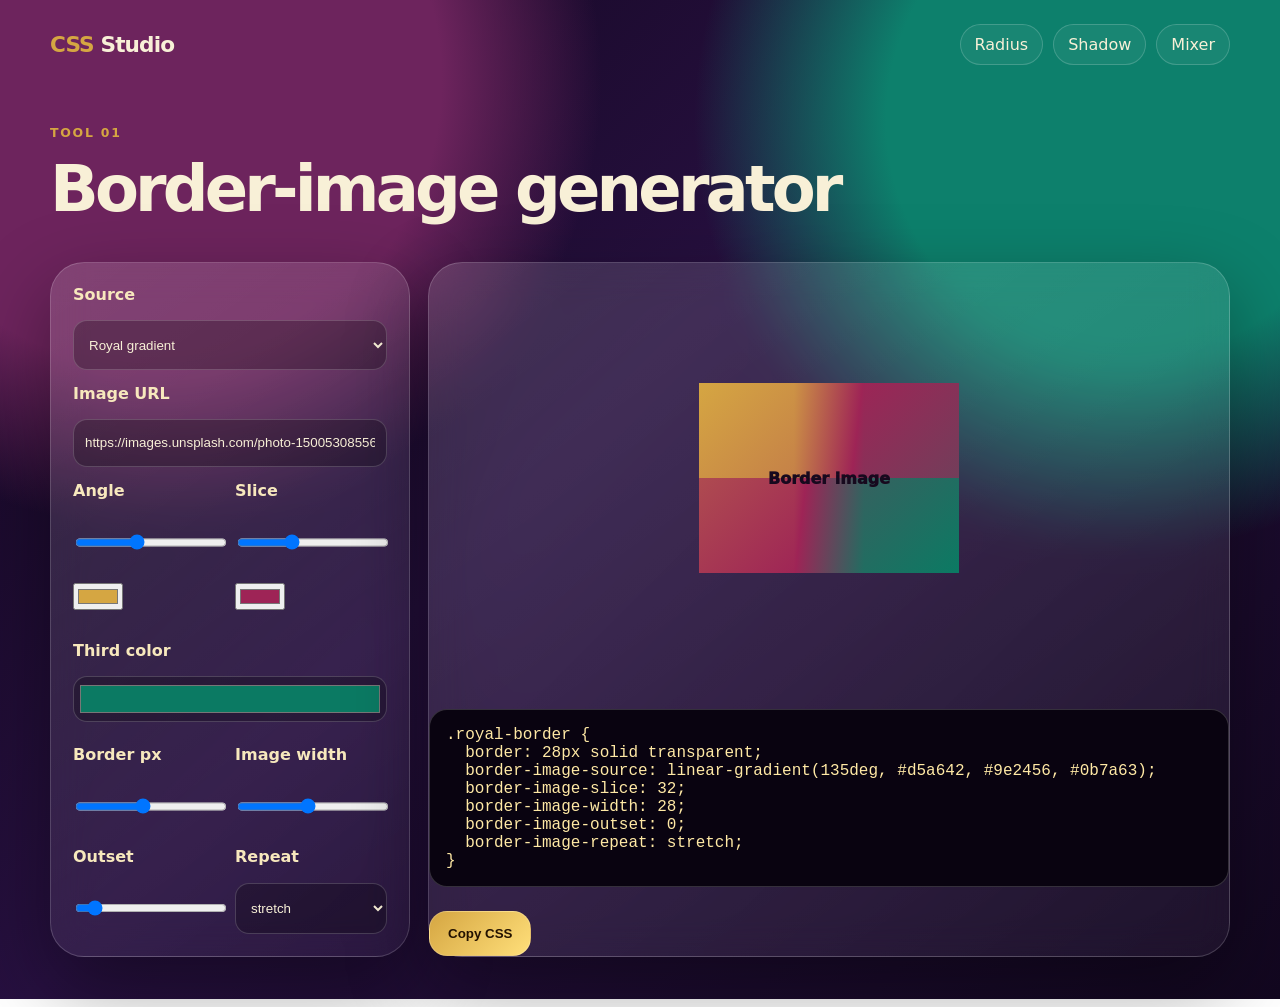
==== border-image.html @ 446022bb "Build royal bento CSS tools" ====
<!doctype html><html lang="en"><head><meta charset="utf-8"><meta name="viewport" content="width=device-width,initial-scale=1"><title>Border-image generator — CSS Studio</title><link rel="stylesheet" href="styles.css"></head><body data-tool="border-image"><main class="shell"><nav class="topbar"><a class="brand" href="index.html"><span>CSS</span> Studio</a><div class="navlinks"><a href="border-radius.html">Radius</a><a href="box-shadow.html">Shadow</a><a href="color-mixer.html">Mixer</a></div></nav><section class="section-heading"><p class="eyebrow">Tool 01</p><h2>Border-image generator</h2></section><section class="workspace"><div class="work-card controls"><div class="control"><label>Source</label><select id="biSource"><option value="gradient">Royal gradient</option><option value="image">Image URL</option></select></div><div class="control"><label>Image URL</label><input id="imageUrl" value="https://images.unsplash.com/photo-1500530855697-b586d89ba3ee?w=900"></div><div class="inline"><div class="control"><label>Angle</label><input id="angle" type="range" min="0" max="360" value="135"></div><div class="control"><label>Slice</label><input id="slice" type="range" min="1" max="100" value="32"></div></div><div class="inline"><input id="c1" type="color" value="#d5a642"><input id="c2" type="color" value="#9e2456"></div><div class="control"><label>Third color</label><input id="c3" type="color" value="#0b7a63"></div><div class="inline"><div class="control"><label>Border px</label><input id="borderWidth" type="range" min="4" max="60" value="28"></div><div class="control"><label>Image width</label><input id="biWidth" type="range" min="1" max="60" value="28"></div></div><div class="inline"><div class="control"><label>Outset</label><input id="outset" type="range" min="0" max="30" value="0"></div><div class="control"><label>Repeat</label><select id="repeat"><option>stretch</option><option>round</option><option>repeat</option><option>space</option></select></div></div></div><div class="panel"><div class="preview-zone"><div id="target" class="target">Border image</div></div><pre id="code" class="code"></pre><button class="button primary copy">Copy CSS</button></div></section></main><script src="script.js"></script></body></html>
---- styles.css ----
:root{--ink:#f8f0d7;--muted:#cdbf9e;--night:#12071f;--plum:#26103f;--royal:#48237b;--ruby:#9e2456;--gold:#d5a642;--emerald:#0b7a63;--panel:rgba(255,255,255,.08);--line:rgba(255,255,255,.18);--shadow:0 30px 80px rgba(0,0,0,.38);font-family:Inter,ui-sans-serif,system-ui,-apple-system,Segoe UI,sans-serif}*{box-sizing:border-box}body{margin:0;color:var(--ink);background:radial-gradient(circle at 12% 8%,#6d245d 0 18rem,transparent 28rem),radial-gradient(circle at 88% 12%,#0d806c 0 15rem,transparent 27rem),linear-gradient(135deg,#10051b,#271040 45%,#12071f);min-height:100vh}a{color:inherit;text-decoration:none}.shell{width:min(1180px,calc(100% - 32px));margin:auto}.topbar{display:flex;align-items:center;justify-content:space-between;padding:24px 0}.brand{font-weight:900;letter-spacing:-.04em;font-size:1.35rem}.brand span{color:var(--gold)}.navlinks{display:flex;gap:10px;flex-wrap:wrap}.navlinks a{padding:10px 14px;border:1px solid var(--line);border-radius:999px;background:rgba(255,255,255,.05)}.hero-grid{display:grid;grid-template-columns:1.5fr .8fr;gap:18px;padding:28px 0 42px}.bento-xl,.bento-md,.tool-card,.work-card,.panel{border:1px solid var(--line);background:linear-gradient(145deg,rgba(255,255,255,.14),rgba(255,255,255,.045));box-shadow:var(--shadow);backdrop-filter:blur(18px);border-radius:34px}.hero-copy{padding:54px}.eyebrow{color:var(--gold);font-weight:800;text-transform:uppercase;letter-spacing:.14em;font-size:.78rem}.hero h1{font-size:clamp(2.6rem,7vw,6.6rem);line-height:.9;margin:12px 0;letter-spacing:-.08em}.lede{color:var(--muted);font-size:1.18rem;max-width:760px}.button{display:inline-flex;align-items:center;justify-content:center;border-radius:18px;padding:14px 18px;font-weight:800;border:1px solid var(--line);margin:8px 8px 0 0}.primary{background:linear-gradient(135deg,var(--gold),#ffdf7a);color:#231200}.ghost{background:rgba(255,255,255,.08)}.preview-card{min-height:420px;position:relative;overflow:hidden;display:grid;place-items:center}.orb{position:absolute;width:300px;height:300px;border-radius:50%;background:conic-gradient(from 90deg,var(--gold),var(--ruby),var(--emerald),var(--gold));filter:blur(8px);opacity:.8}.sample-tile{position:relative;width:210px;height:210px;display:grid;place-items:center;text-align:center;text-transform:uppercase;font-weight:950;font-size:2.5rem;line-height:.85;color:#1d0f24;background:#f5d77b;border-radius:34% 66% 48% 52%/58% 30% 70% 42%;box-shadow:18px 24px 0 rgba(72,35,123,.75)}.section-heading{margin:36px 0 16px}.section-heading h2{font-size:clamp(2rem,5vw,4rem);margin:0;letter-spacing:-.06em}.tool-grid{display:grid;grid-template-columns:repeat(4,1fr);grid-auto-rows:210px;gap:16px}.tool-card{padding:24px;display:flex;flex-direction:column;justify-content:space-between;transition:.2s transform,.2s border-color}.tool-card:hover{transform:translateY(-4px);border-color:rgba(213,166,66,.7)}.tool-card span{color:var(--gold);font-weight:900}.tool-card h3{font-size:1.55rem;margin:0;letter-spacing:-.04em}.tool-card p{color:var(--muted);margin:0}.wide{grid-column:span 2}.tall{grid-row:span 2}.workspace{display:grid;grid-template-columns:360px 1fr;gap:18px;padding:20px 0 42px}.work-card{padding:22px}.controls{display:grid;gap:14px}.control{display:grid;gap:7px}.control label{font-weight:800;color:#f7e8bd}.control input,.control select,.control textarea{width:100%;border:1px solid var(--line);border-radius:14px;background:rgba(0,0,0,.25);color:var(--ink);padding:11px}.control input[type=color]{height:46px;padding:4px}.inline{display:grid;grid-template-columns:1fr 1fr;gap:10px}.preview-zone{min-height:430px;display:grid;place-items:center;padding:32px}.target{width:260px;height:190px;background:linear-gradient(135deg,#f6d36b,#8e2557);display:grid;place-items:center;color:#17091e;font-weight:950;text-align:center}.code{font-family:ui-monospace,SFMono-Regular,Menlo,monospace;white-space:pre-wrap;word-break:break-word;background:#090310;border:1px solid var(--line);border-radius:18px;padding:16px;color:#ffe9a5}.copy{cursor:pointer}.swatches{display:grid;grid-template-columns:repeat(5,1fr);gap:8px}.swatch{height:58px;border-radius:16px;border:1px solid var(--line)}.footer{padding:42px 0;color:var(--muted)}@media(max-width:850px){.hero-grid,.workspace{grid-template-columns:1fr}.tool-grid{grid-template-columns:1fr;grid-auto-rows:auto}.wide,.tall{grid-column:auto;grid-row:auto}.navlinks{display:none}.hero-copy{padding:28px}}
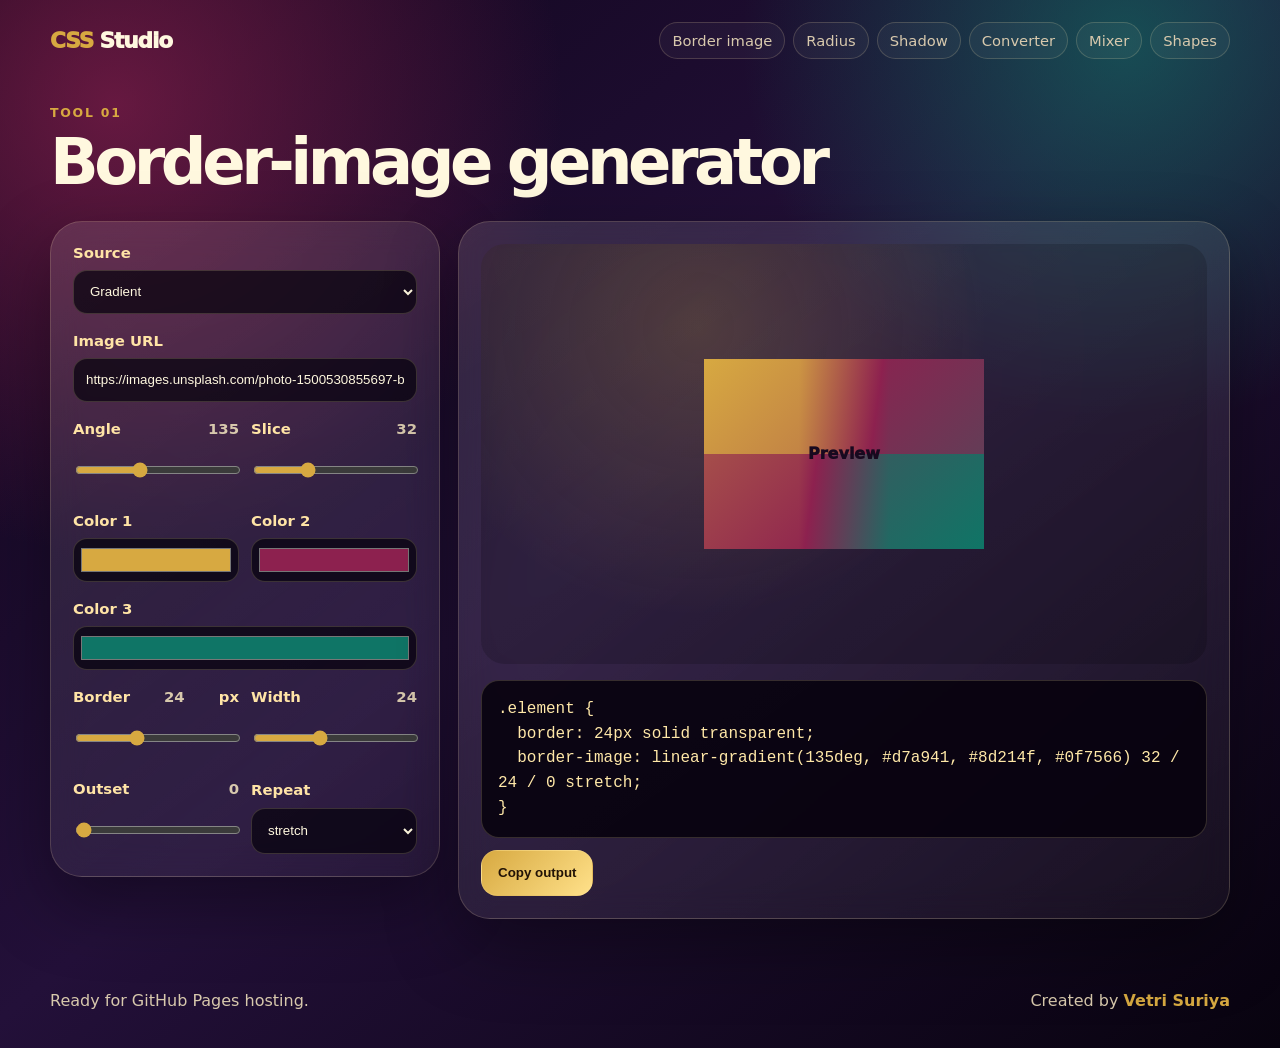
==== commit ae808d35: "Fix CSS Studio page title" ====
--- a/border-image.html
+++ b/border-image.html
@@ -1 +1,21 @@
-<!doctype html><html lang="en"><head><meta charset="utf-8"><meta name="viewport" content="width=device-width,initial-scale=1"><title>Border-image generator — CSS Studio</title><link rel="stylesheet" href="styles.css"></head><body data-tool="border-image"><main class="shell"><nav class="topbar"><a class="brand" href="index.html"><span>CSS</span> Studio</a><div class="navlinks"><a href="border-radius.html">Radius</a><a href="box-shadow.html">Shadow</a><a href="color-mixer.html">Mixer</a></div></nav><section class="section-heading"><p class="eyebrow">Tool 01</p><h2>Border-image generator</h2></section><section class="workspace"><div class="work-card controls"><div class="control"><label>Source</label><select id="biSource"><option value="gradient">Royal gradient</option><option value="image">Image URL</option></select></div><div class="control"><label>Image URL</label><input id="imageUrl" value="https://images.unsplash.com/photo-1500530855697-b586d89ba3ee?w=900"></div><div class="inline"><div class="control"><label>Angle</label><input id="angle" type="range" min="0" max="360" value="135"></div><div class="control"><label>Slice</label><input id="slice" type="range" min="1" max="100" value="32"></div></div><div class="inline"><input id="c1" type="color" value="#d5a642"><input id="c2" type="color" value="#9e2456"></div><div class="control"><label>Third color</label><input id="c3" type="color" value="#0b7a63"></div><div class="inline"><div class="control"><label>Border px</label><input id="borderWidth" type="range" min="4" max="60" value="28"></div><div class="control"><label>Image width</label><input id="biWidth" type="range" min="1" max="60" value="28"></div></div><div class="inline"><div class="control"><label>Outset</label><input id="outset" type="range" min="0" max="30" value="0"></div><div class="control"><label>Repeat</label><select id="repeat"><option>stretch</option><option>round</option><option>repeat</option><option>space</option></select></div></div></div><div class="panel"><div class="preview-zone"><div id="target" class="target">Border image</div></div><pre id="code" class="code"></pre><button class="button primary copy">Copy CSS</button></div></section></main><script src="script.js"></script></body></html>
+<!doctype html>
+<html lang="en">
+<head>
+  <meta charset="utf-8" />
+  <meta name="viewport" content="width=device-width, initial-scale=1" />
+  <title>Border-image generator — CSS Studio</title>
+  <link rel="stylesheet" href="styles.css" />
+</head>
+<body data-tool="border-image">
+  <header class="shell"><nav class="topbar"><a class="brand" href="index.html"><span>CSS</span> Studio</a><div class="navlinks"><a href="border-image.html">Border image</a><a href="border-radius.html">Radius</a><a href="box-shadow.html">Shadow</a><a href="color-converter.html">Converter</a><a href="color-mixer.html">Mixer</a><a href="shape-generator.html">Shapes</a></div></nav></header>
+  <main class="shell">
+    <section class="page-head"><p class="kicker">Tool 01</p><h2>Border-image generator</h2></section>
+    <section class="workspace">
+      <aside class="controls-card"><div class="controls"><div class="control"><label for="biSource">Source</label><select id="biSource"><option value="gradient">Gradient</option><option value="image">Image URL</option></select></div><div class="control"><label for="imageUrl">Image URL</label><input id="imageUrl" value="https://images.unsplash.com/photo-1500530855697-b586d89ba3ee?w=900" /></div><div class="control-row"><div class="control"><label for="angle">Angle <span class="value" data-output="angle"></span></label><input id="angle" type="range" min="0" max="360" value="135" /></div><div class="control"><label for="slice">Slice <span class="value" data-output="slice"></span></label><input id="slice" type="range" min="1" max="100" value="32" /></div></div><div class="control-row"><div class="control"><label for="c1">Color 1</label><input id="c1" type="color" value="#d7a941" /></div><div class="control"><label for="c2">Color 2</label><input id="c2" type="color" value="#8d214f" /></div></div><div class="control"><label for="c3">Color 3</label><input id="c3" type="color" value="#0f7566" /></div><div class="control-row"><div class="control"><label for="borderWidth">Border <span class="value" data-output="borderWidth"></span>px</label><input id="borderWidth" type="range" min="4" max="60" value="24" /></div><div class="control"><label for="biWidth">Width <span class="value" data-output="biWidth"></span></label><input id="biWidth" type="range" min="1" max="60" value="24" /></div></div><div class="control-row"><div class="control"><label for="outset">Outset <span class="value" data-output="outset"></span></label><input id="outset" type="range" min="0" max="30" value="0" /></div><div class="control"><label for="repeat">Repeat</label><select id="repeat"><option>stretch</option><option>round</option><option>repeat</option><option>space</option></select></div></div></div></aside>
+      <section class="panel"><div class="preview-zone"><div id="target" class="target">Preview</div></div><pre id="code" class="code"></pre><button class="button primary copy" type="button">Copy output</button></section>
+    </section>
+  </main>
+  <footer class="shell footer"><span>Ready for GitHub Pages hosting.</span><span>Created by <a href="https://vetrisuriya.in/" target="_blank" rel="noreferrer">Vetri Suriya</a></span></footer>
+  <script src="script.js"></script>
+</body>
+</html>
--- a/styles.css
+++ b/styles.css
@@ -1 +1,155 @@
-:root{--ink:#f8f0d7;--muted:#cdbf9e;--night:#12071f;--plum:#26103f;--royal:#48237b;--ruby:#9e2456;--gold:#d5a642;--emerald:#0b7a63;--panel:rgba(255,255,255,.08);--line:rgba(255,255,255,.18);--shadow:0 30px 80px rgba(0,0,0,.38);font-family:Inter,ui-sans-serif,system-ui,-apple-system,Segoe UI,sans-serif}*{box-sizing:border-box}body{margin:0;color:var(--ink);background:radial-gradient(circle at 12% 8%,#6d245d 0 18rem,transparent 28rem),radial-gradient(circle at 88% 12%,#0d806c 0 15rem,transparent 27rem),linear-gradient(135deg,#10051b,#271040 45%,#12071f);min-height:100vh}a{color:inherit;text-decoration:none}.shell{width:min(1180px,calc(100% - 32px));margin:auto}.topbar{display:flex;align-items:center;justify-content:space-between;padding:24px 0}.brand{font-weight:900;letter-spacing:-.04em;font-size:1.35rem}.brand span{color:var(--gold)}.navlinks{display:flex;gap:10px;flex-wrap:wrap}.navlinks a{padding:10px 14px;border:1px solid var(--line);border-radius:999px;background:rgba(255,255,255,.05)}.hero-grid{display:grid;grid-template-columns:1.5fr .8fr;gap:18px;padding:28px 0 42px}.bento-xl,.bento-md,.tool-card,.work-card,.panel{border:1px solid var(--line);background:linear-gradient(145deg,rgba(255,255,255,.14),rgba(255,255,255,.045));box-shadow:var(--shadow);backdrop-filter:blur(18px);border-radius:34px}.hero-copy{padding:54px}.eyebrow{color:var(--gold);font-weight:800;text-transform:uppercase;letter-spacing:.14em;font-size:.78rem}.hero h1{font-size:clamp(2.6rem,7vw,6.6rem);line-height:.9;margin:12px 0;letter-spacing:-.08em}.lede{color:var(--muted);font-size:1.18rem;max-width:760px}.button{display:inline-flex;align-items:center;justify-content:center;border-radius:18px;padding:14px 18px;font-weight:800;border:1px solid var(--line);margin:8px 8px 0 0}.primary{background:linear-gradient(135deg,var(--gold),#ffdf7a);color:#231200}.ghost{background:rgba(255,255,255,.08)}.preview-card{min-height:420px;position:relative;overflow:hidden;display:grid;place-items:center}.orb{position:absolute;width:300px;height:300px;border-radius:50%;background:conic-gradient(from 90deg,var(--gold),var(--ruby),var(--emerald),var(--gold));filter:blur(8px);opacity:.8}.sample-tile{position:relative;width:210px;height:210px;display:grid;place-items:center;text-align:center;text-transform:uppercase;font-weight:950;font-size:2.5rem;line-height:.85;color:#1d0f24;background:#f5d77b;border-radius:34% 66% 48% 52%/58% 30% 70% 42%;box-shadow:18px 24px 0 rgba(72,35,123,.75)}.section-heading{margin:36px 0 16px}.section-heading h2{font-size:clamp(2rem,5vw,4rem);margin:0;letter-spacing:-.06em}.tool-grid{display:grid;grid-template-columns:repeat(4,1fr);grid-auto-rows:210px;gap:16px}.tool-card{padding:24px;display:flex;flex-direction:column;justify-content:space-between;transition:.2s transform,.2s border-color}.tool-card:hover{transform:translateY(-4px);border-color:rgba(213,166,66,.7)}.tool-card span{color:var(--gold);font-weight:900}.tool-card h3{font-size:1.55rem;margin:0;letter-spacing:-.04em}.tool-card p{color:var(--muted);margin:0}.wide{grid-column:span 2}.tall{grid-row:span 2}.workspace{display:grid;grid-template-columns:360px 1fr;gap:18px;padding:20px 0 42px}.work-card{padding:22px}.controls{display:grid;gap:14px}.control{display:grid;gap:7px}.control label{font-weight:800;color:#f7e8bd}.control input,.control select,.control textarea{width:100%;border:1px solid var(--line);border-radius:14px;background:rgba(0,0,0,.25);color:var(--ink);padding:11px}.control input[type=color]{height:46px;padding:4px}.inline{display:grid;grid-template-columns:1fr 1fr;gap:10px}.preview-zone{min-height:430px;display:grid;place-items:center;padding:32px}.target{width:260px;height:190px;background:linear-gradient(135deg,#f6d36b,#8e2557);display:grid;place-items:center;color:#17091e;font-weight:950;text-align:center}.code{font-family:ui-monospace,SFMono-Regular,Menlo,monospace;white-space:pre-wrap;word-break:break-word;background:#090310;border:1px solid var(--line);border-radius:18px;padding:16px;color:#ffe9a5}.copy{cursor:pointer}.swatches{display:grid;grid-template-columns:repeat(5,1fr);gap:8px}.swatch{height:58px;border-radius:16px;border:1px solid var(--line)}.footer{padding:42px 0;color:var(--muted)}@media(max-width:850px){.hero-grid,.workspace{grid-template-columns:1fr}.tool-grid{grid-template-columns:1fr;grid-auto-rows:auto}.wide,.tall{grid-column:auto;grid-row:auto}.navlinks{display:none}.hero-copy{padding:28px}}
+:root {
+  --ink: #fff8df;
+  --muted: #d8c9ad;
+  --bg: #10051b;
+  --panel: rgba(31, 16, 52, 0.78);
+  --panel-soft: rgba(255, 255, 255, 0.07);
+  --line: rgba(255, 232, 174, 0.18);
+  --purple: #48237b;
+  --wine: #8d214f;
+  --gold: #d7a941;
+  --emerald: #0f7566;
+  --shadow: 0 28px 70px rgba(0, 0, 0, 0.36);
+  font-family: Inter, ui-sans-serif, system-ui, -apple-system, BlinkMacSystemFont, "Segoe UI", sans-serif;
+}
+
+* { box-sizing: border-box; }
+body {
+  margin: 0;
+  min-height: 100vh;
+  color: var(--ink);
+  background:
+    radial-gradient(circle at 9% 10%, rgba(141, 33, 79, 0.68), transparent 28rem),
+    radial-gradient(circle at 88% 4%, rgba(15, 117, 102, 0.6), transparent 24rem),
+    linear-gradient(140deg, #10051b 0%, #231039 48%, #08030f 100%);
+}
+a { color: inherit; text-decoration: none; }
+.shell { width: min(1180px, calc(100% - 32px)); margin: auto; }
+
+.topbar {
+  display: flex;
+  align-items: center;
+  justify-content: space-between;
+  gap: 18px;
+  padding: 22px 0;
+}
+.brand { font-size: 1.35rem; font-weight: 950; letter-spacing: -0.05em; }
+.brand span { color: var(--gold); }
+.navlinks { display: flex; flex-wrap: wrap; gap: 8px; justify-content: flex-end; }
+.navlinks a {
+  border: 1px solid var(--line);
+  border-radius: 999px;
+  padding: 9px 12px;
+  color: var(--muted);
+  background: rgba(255, 255, 255, 0.04);
+  font-size: 0.92rem;
+}
+.navlinks a:hover, .navlinks a.active { color: var(--ink); border-color: rgba(215, 169, 65, 0.72); }
+
+.hero-grid, .workspace { display: grid; grid-template-columns: minmax(0, 1.25fr) minmax(300px, 0.75fr); gap: 18px; }
+.card, .tool-card, .panel, .controls-card {
+  border: 1px solid var(--line);
+  border-radius: 32px;
+  background: linear-gradient(145deg, rgba(255,255,255,0.12), rgba(255,255,255,0.045));
+  box-shadow: var(--shadow);
+  backdrop-filter: blur(16px);
+}
+.hero-copy { padding: clamp(28px, 6vw, 58px); }
+.kicker { margin: 0 0 12px; color: var(--gold); font-weight: 800; letter-spacing: 0.14em; text-transform: uppercase; font-size: 0.78rem; }
+h1, h2 { margin: 0; letter-spacing: -0.07em; line-height: 0.95; }
+h1 { font-size: clamp(2.6rem, 7vw, 6rem); }
+h2 { font-size: clamp(2rem, 5vw, 4rem); }
+.lede { color: var(--muted); font-size: 1.12rem; line-height: 1.7; max-width: 760px; }
+.button {
+  border: 1px solid var(--line);
+  border-radius: 16px;
+  display: inline-flex;
+  align-items: center;
+  justify-content: center;
+  min-height: 46px;
+  padding: 12px 16px;
+  font-weight: 850;
+  cursor: pointer;
+}
+.primary { background: linear-gradient(135deg, var(--gold), #ffe18a); color: #221306; }
+.ghost { background: rgba(255, 255, 255, 0.07); }
+.preview-art { min-height: 390px; display: grid; place-items: center; overflow: hidden; position: relative; }
+.preview-art::before { content: ""; position: absolute; width: 320px; height: 320px; border-radius: 44%; background: conic-gradient(var(--gold), var(--wine), var(--purple), var(--emerald), var(--gold)); filter: blur(8px); opacity: 0.86; }
+.sample-tile { position: relative; width: 210px; height: 210px; border-radius: 42px 90px 58px 104px; background: #f3d26c; color: #18091f; display: grid; place-items: center; text-align: center; font-weight: 950; font-size: 2rem; line-height: 0.95; box-shadow: 22px 24px 0 rgba(72, 35, 123, 0.8); }
+
+.section-heading { margin: 44px 0 18px; }
+.tool-grid { display: grid; grid-template-columns: repeat(3, minmax(0, 1fr)); gap: 16px; }
+.tool-card { min-height: 220px; padding: 24px; display: flex; flex-direction: column; justify-content: space-between; transition: transform 0.18s ease, border-color 0.18s ease; }
+.tool-card:hover { transform: translateY(-4px); border-color: rgba(215, 169, 65, 0.68); }
+.tool-card span { color: var(--gold); font-weight: 900; }
+.tool-card h3 { margin: 0; font-size: 1.55rem; letter-spacing: -0.04em; }
+.tool-card p { margin: 0; color: var(--muted); line-height: 1.55; }
+
+.page-head { padding: 24px 0 10px; }
+.workspace { grid-template-columns: 390px minmax(0, 1fr); align-items: start; padding: 18px 0 34px; }
+.controls-card, .panel { padding: 22px; }
+.controls { display: grid; gap: 18px; }
+.control { display: grid; gap: 8px; }
+.control-row { display: grid; grid-template-columns: repeat(2, minmax(0, 1fr)); gap: 12px; }
+label, .label { color: #ffe4a6; font-weight: 800; font-size: 0.93rem; display: flex; align-items: center; justify-content: space-between; gap: 10px; }
+.value { color: var(--muted); font-variant-numeric: tabular-nums; font-weight: 700; }
+input, select, textarea {
+  width: 100%;
+  min-height: 44px;
+  border: 1px solid var(--line);
+  border-radius: 14px;
+  background: rgba(8, 3, 15, 0.72);
+  color: var(--ink);
+  padding: 10px 12px;
+  outline: none;
+}
+select option { color: #12071f; }
+input[type="range"] { padding: 0; accent-color: var(--gold); }
+input[type="color"] { padding: 5px; }
+.check-label { justify-content: flex-start; color: var(--muted); }
+.check-label input { width: auto; min-height: auto; }
+.preview-zone {
+  min-height: 420px;
+  border-radius: 24px;
+  display: grid;
+  place-items: center;
+  padding: 44px;
+  background: radial-gradient(circle at 30% 20%, rgba(215, 169, 65, 0.2), transparent 18rem), rgba(0, 0, 0, 0.16);
+  overflow: hidden;
+}
+.target {
+  width: min(280px, 80%);
+  min-height: 190px;
+  display: grid;
+  place-items: center;
+  padding: 24px;
+  border-radius: 28px;
+  background: linear-gradient(135deg, #f0ca5d, #8d214f);
+  color: #18091f;
+  font-weight: 950;
+  text-align: center;
+}
+.code {
+  min-height: 120px;
+  margin: 16px 0 12px;
+  border: 1px solid var(--line);
+  border-radius: 18px;
+  padding: 16px;
+  white-space: pre-wrap;
+  word-break: break-word;
+  background: rgba(8, 3, 15, 0.9);
+  color: #ffe8a8;
+  font-family: ui-monospace, SFMono-Regular, Menlo, Consolas, monospace;
+  line-height: 1.55;
+}
+.swatches { display: grid; grid-template-columns: repeat(5, 1fr); gap: 9px; }
+.swatch { min-height: 62px; border: 1px solid var(--line); border-radius: 16px; }
+.footer { display: flex; flex-wrap: wrap; justify-content: space-between; gap: 10px; padding: 38px 0; color: var(--muted); }
+.footer a { color: var(--gold); font-weight: 800; }
+
+@media (max-width: 900px) {
+  .hero-grid, .workspace, .tool-grid { grid-template-columns: 1fr; }
+  .topbar { align-items: flex-start; flex-direction: column; }
+  .navlinks { justify-content: flex-start; }
+  .control-row { grid-template-columns: 1fr; }
+}
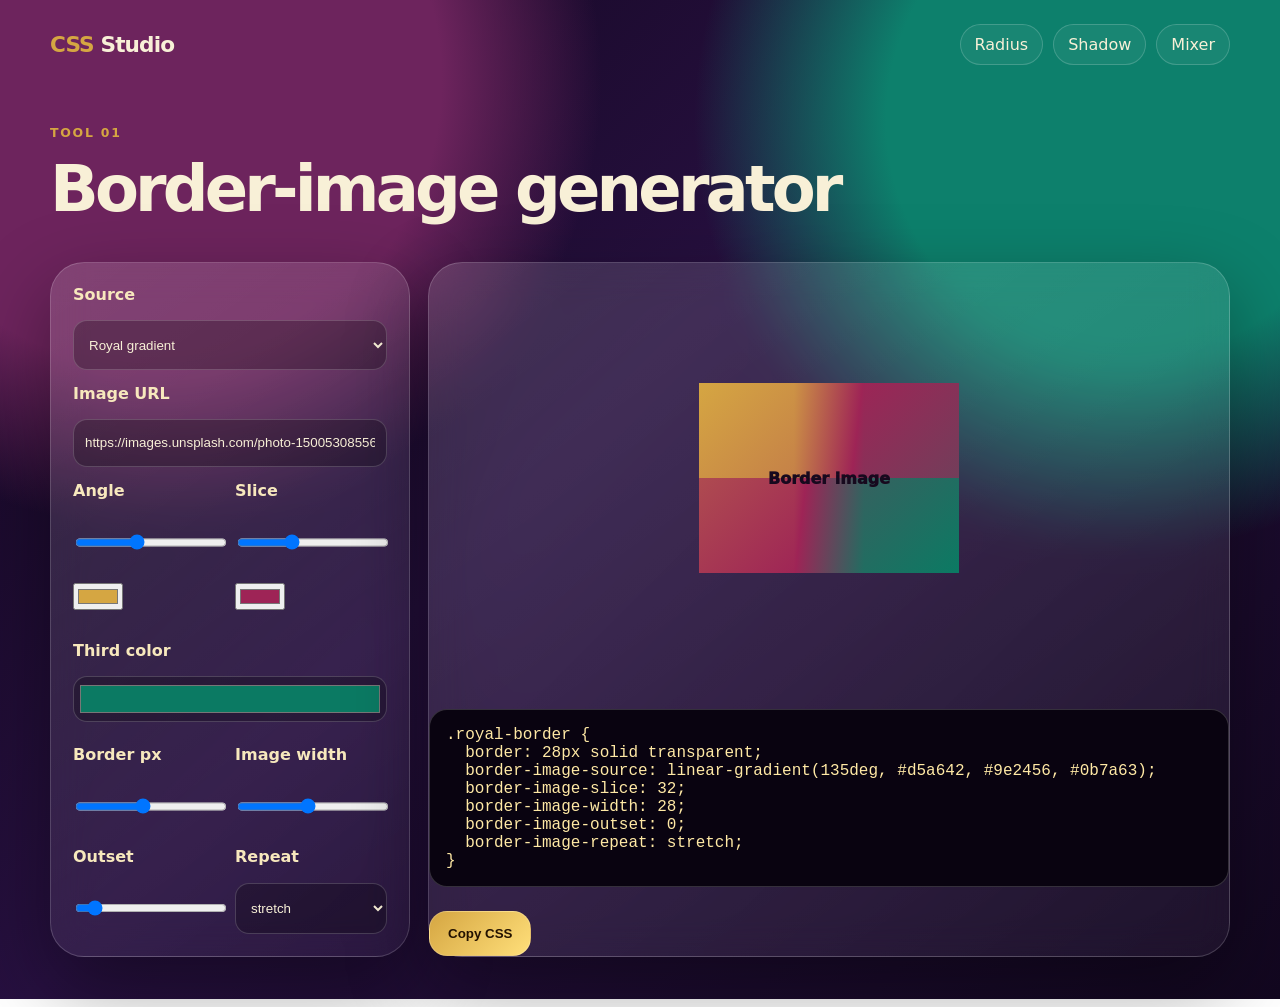
==== commit ab7f7a1f: "Merge branch 'main' into codex/create-design-tools-with-unique-styles-wn17ko" ====
--- a/border-image.html
+++ b/border-image.html
@@ -1,21 +1 @@
-<!doctype html>
-<html lang="en">
-<head>
-  <meta charset="utf-8" />
-  <meta name="viewport" content="width=device-width, initial-scale=1" />
-  <title>Border-image generator — CSS Studio</title>
-  <link rel="stylesheet" href="styles.css" />
-</head>
-<body data-tool="border-image">
-  <header class="shell"><nav class="topbar"><a class="brand" href="index.html"><span>CSS</span> Studio</a><div class="navlinks"><a href="border-image.html">Border image</a><a href="border-radius.html">Radius</a><a href="box-shadow.html">Shadow</a><a href="color-converter.html">Converter</a><a href="color-mixer.html">Mixer</a><a href="shape-generator.html">Shapes</a></div></nav></header>
-  <main class="shell">
-    <section class="page-head"><p class="kicker">Tool 01</p><h2>Border-image generator</h2></section>
-    <section class="workspace">
-      <aside class="controls-card"><div class="controls"><div class="control"><label for="biSource">Source</label><select id="biSource"><option value="gradient">Gradient</option><option value="image">Image URL</option></select></div><div class="control"><label for="imageUrl">Image URL</label><input id="imageUrl" value="https://images.unsplash.com/photo-1500530855697-b586d89ba3ee?w=900" /></div><div class="control-row"><div class="control"><label for="angle">Angle <span class="value" data-output="angle"></span></label><input id="angle" type="range" min="0" max="360" value="135" /></div><div class="control"><label for="slice">Slice <span class="value" data-output="slice"></span></label><input id="slice" type="range" min="1" max="100" value="32" /></div></div><div class="control-row"><div class="control"><label for="c1">Color 1</label><input id="c1" type="color" value="#d7a941" /></div><div class="control"><label for="c2">Color 2</label><input id="c2" type="color" value="#8d214f" /></div></div><div class="control"><label for="c3">Color 3</label><input id="c3" type="color" value="#0f7566" /></div><div class="control-row"><div class="control"><label for="borderWidth">Border <span class="value" data-output="borderWidth"></span>px</label><input id="borderWidth" type="range" min="4" max="60" value="24" /></div><div class="control"><label for="biWidth">Width <span class="value" data-output="biWidth"></span></label><input id="biWidth" type="range" min="1" max="60" value="24" /></div></div><div class="control-row"><div class="control"><label for="outset">Outset <span class="value" data-output="outset"></span></label><input id="outset" type="range" min="0" max="30" value="0" /></div><div class="control"><label for="repeat">Repeat</label><select id="repeat"><option>stretch</option><option>round</option><option>repeat</option><option>space</option></select></div></div></div></aside>
-      <section class="panel"><div class="preview-zone"><div id="target" class="target">Preview</div></div><pre id="code" class="code"></pre><button class="button primary copy" type="button">Copy output</button></section>
-    </section>
-  </main>
-  <footer class="shell footer"><span>Ready for GitHub Pages hosting.</span><span>Created by <a href="https://vetrisuriya.in/" target="_blank" rel="noreferrer">Vetri Suriya</a></span></footer>
-  <script src="script.js"></script>
-</body>
-</html>
+<!doctype html><html lang="en"><head><meta charset="utf-8"><meta name="viewport" content="width=device-width,initial-scale=1"><title>Border-image generator — CSS Studio</title><link rel="stylesheet" href="styles.css"></head><body data-tool="border-image"><main class="shell"><nav class="topbar"><a class="brand" href="index.html"><span>CSS</span> Studio</a><div class="navlinks"><a href="border-radius.html">Radius</a><a href="box-shadow.html">Shadow</a><a href="color-mixer.html">Mixer</a></div></nav><section class="section-heading"><p class="eyebrow">Tool 01</p><h2>Border-image generator</h2></section><section class="workspace"><div class="work-card controls"><div class="control"><label>Source</label><select id="biSource"><option value="gradient">Royal gradient</option><option value="image">Image URL</option></select></div><div class="control"><label>Image URL</label><input id="imageUrl" value="https://images.unsplash.com/photo-1500530855697-b586d89ba3ee?w=900"></div><div class="inline"><div class="control"><label>Angle</label><input id="angle" type="range" min="0" max="360" value="135"></div><div class="control"><label>Slice</label><input id="slice" type="range" min="1" max="100" value="32"></div></div><div class="inline"><input id="c1" type="color" value="#d5a642"><input id="c2" type="color" value="#9e2456"></div><div class="control"><label>Third color</label><input id="c3" type="color" value="#0b7a63"></div><div class="inline"><div class="control"><label>Border px</label><input id="borderWidth" type="range" min="4" max="60" value="28"></div><div class="control"><label>Image width</label><input id="biWidth" type="range" min="1" max="60" value="28"></div></div><div class="inline"><div class="control"><label>Outset</label><input id="outset" type="range" min="0" max="30" value="0"></div><div class="control"><label>Repeat</label><select id="repeat"><option>stretch</option><option>round</option><option>repeat</option><option>space</option></select></div></div></div><div class="panel"><div class="preview-zone"><div id="target" class="target">Border image</div></div><pre id="code" class="code"></pre><button class="button primary copy">Copy CSS</button></div></section></main><script src="script.js"></script></body></html>
--- a/styles.css
+++ b/styles.css
@@ -1,155 +1 @@
-:root {
-  --ink: #fff8df;
-  --muted: #d8c9ad;
-  --bg: #10051b;
-  --panel: rgba(31, 16, 52, 0.78);
-  --panel-soft: rgba(255, 255, 255, 0.07);
-  --line: rgba(255, 232, 174, 0.18);
-  --purple: #48237b;
-  --wine: #8d214f;
-  --gold: #d7a941;
-  --emerald: #0f7566;
-  --shadow: 0 28px 70px rgba(0, 0, 0, 0.36);
-  font-family: Inter, ui-sans-serif, system-ui, -apple-system, BlinkMacSystemFont, "Segoe UI", sans-serif;
-}
-
-* { box-sizing: border-box; }
-body {
-  margin: 0;
-  min-height: 100vh;
-  color: var(--ink);
-  background:
-    radial-gradient(circle at 9% 10%, rgba(141, 33, 79, 0.68), transparent 28rem),
-    radial-gradient(circle at 88% 4%, rgba(15, 117, 102, 0.6), transparent 24rem),
-    linear-gradient(140deg, #10051b 0%, #231039 48%, #08030f 100%);
-}
-a { color: inherit; text-decoration: none; }
-.shell { width: min(1180px, calc(100% - 32px)); margin: auto; }
-
-.topbar {
-  display: flex;
-  align-items: center;
-  justify-content: space-between;
-  gap: 18px;
-  padding: 22px 0;
-}
-.brand { font-size: 1.35rem; font-weight: 950; letter-spacing: -0.05em; }
-.brand span { color: var(--gold); }
-.navlinks { display: flex; flex-wrap: wrap; gap: 8px; justify-content: flex-end; }
-.navlinks a {
-  border: 1px solid var(--line);
-  border-radius: 999px;
-  padding: 9px 12px;
-  color: var(--muted);
-  background: rgba(255, 255, 255, 0.04);
-  font-size: 0.92rem;
-}
-.navlinks a:hover, .navlinks a.active { color: var(--ink); border-color: rgba(215, 169, 65, 0.72); }
-
-.hero-grid, .workspace { display: grid; grid-template-columns: minmax(0, 1.25fr) minmax(300px, 0.75fr); gap: 18px; }
-.card, .tool-card, .panel, .controls-card {
-  border: 1px solid var(--line);
-  border-radius: 32px;
-  background: linear-gradient(145deg, rgba(255,255,255,0.12), rgba(255,255,255,0.045));
-  box-shadow: var(--shadow);
-  backdrop-filter: blur(16px);
-}
-.hero-copy { padding: clamp(28px, 6vw, 58px); }
-.kicker { margin: 0 0 12px; color: var(--gold); font-weight: 800; letter-spacing: 0.14em; text-transform: uppercase; font-size: 0.78rem; }
-h1, h2 { margin: 0; letter-spacing: -0.07em; line-height: 0.95; }
-h1 { font-size: clamp(2.6rem, 7vw, 6rem); }
-h2 { font-size: clamp(2rem, 5vw, 4rem); }
-.lede { color: var(--muted); font-size: 1.12rem; line-height: 1.7; max-width: 760px; }
-.button {
-  border: 1px solid var(--line);
-  border-radius: 16px;
-  display: inline-flex;
-  align-items: center;
-  justify-content: center;
-  min-height: 46px;
-  padding: 12px 16px;
-  font-weight: 850;
-  cursor: pointer;
-}
-.primary { background: linear-gradient(135deg, var(--gold), #ffe18a); color: #221306; }
-.ghost { background: rgba(255, 255, 255, 0.07); }
-.preview-art { min-height: 390px; display: grid; place-items: center; overflow: hidden; position: relative; }
-.preview-art::before { content: ""; position: absolute; width: 320px; height: 320px; border-radius: 44%; background: conic-gradient(var(--gold), var(--wine), var(--purple), var(--emerald), var(--gold)); filter: blur(8px); opacity: 0.86; }
-.sample-tile { position: relative; width: 210px; height: 210px; border-radius: 42px 90px 58px 104px; background: #f3d26c; color: #18091f; display: grid; place-items: center; text-align: center; font-weight: 950; font-size: 2rem; line-height: 0.95; box-shadow: 22px 24px 0 rgba(72, 35, 123, 0.8); }
-
-.section-heading { margin: 44px 0 18px; }
-.tool-grid { display: grid; grid-template-columns: repeat(3, minmax(0, 1fr)); gap: 16px; }
-.tool-card { min-height: 220px; padding: 24px; display: flex; flex-direction: column; justify-content: space-between; transition: transform 0.18s ease, border-color 0.18s ease; }
-.tool-card:hover { transform: translateY(-4px); border-color: rgba(215, 169, 65, 0.68); }
-.tool-card span { color: var(--gold); font-weight: 900; }
-.tool-card h3 { margin: 0; font-size: 1.55rem; letter-spacing: -0.04em; }
-.tool-card p { margin: 0; color: var(--muted); line-height: 1.55; }
-
-.page-head { padding: 24px 0 10px; }
-.workspace { grid-template-columns: 390px minmax(0, 1fr); align-items: start; padding: 18px 0 34px; }
-.controls-card, .panel { padding: 22px; }
-.controls { display: grid; gap: 18px; }
-.control { display: grid; gap: 8px; }
-.control-row { display: grid; grid-template-columns: repeat(2, minmax(0, 1fr)); gap: 12px; }
-label, .label { color: #ffe4a6; font-weight: 800; font-size: 0.93rem; display: flex; align-items: center; justify-content: space-between; gap: 10px; }
-.value { color: var(--muted); font-variant-numeric: tabular-nums; font-weight: 700; }
-input, select, textarea {
-  width: 100%;
-  min-height: 44px;
-  border: 1px solid var(--line);
-  border-radius: 14px;
-  background: rgba(8, 3, 15, 0.72);
-  color: var(--ink);
-  padding: 10px 12px;
-  outline: none;
-}
-select option { color: #12071f; }
-input[type="range"] { padding: 0; accent-color: var(--gold); }
-input[type="color"] { padding: 5px; }
-.check-label { justify-content: flex-start; color: var(--muted); }
-.check-label input { width: auto; min-height: auto; }
-.preview-zone {
-  min-height: 420px;
-  border-radius: 24px;
-  display: grid;
-  place-items: center;
-  padding: 44px;
-  background: radial-gradient(circle at 30% 20%, rgba(215, 169, 65, 0.2), transparent 18rem), rgba(0, 0, 0, 0.16);
-  overflow: hidden;
-}
-.target {
-  width: min(280px, 80%);
-  min-height: 190px;
-  display: grid;
-  place-items: center;
-  padding: 24px;
-  border-radius: 28px;
-  background: linear-gradient(135deg, #f0ca5d, #8d214f);
-  color: #18091f;
-  font-weight: 950;
-  text-align: center;
-}
-.code {
-  min-height: 120px;
-  margin: 16px 0 12px;
-  border: 1px solid var(--line);
-  border-radius: 18px;
-  padding: 16px;
-  white-space: pre-wrap;
-  word-break: break-word;
-  background: rgba(8, 3, 15, 0.9);
-  color: #ffe8a8;
-  font-family: ui-monospace, SFMono-Regular, Menlo, Consolas, monospace;
-  line-height: 1.55;
-}
-.swatches { display: grid; grid-template-columns: repeat(5, 1fr); gap: 9px; }
-.swatch { min-height: 62px; border: 1px solid var(--line); border-radius: 16px; }
-.footer { display: flex; flex-wrap: wrap; justify-content: space-between; gap: 10px; padding: 38px 0; color: var(--muted); }
-.footer a { color: var(--gold); font-weight: 800; }
-
-@media (max-width: 900px) {
-  .hero-grid, .workspace, .tool-grid { grid-template-columns: 1fr; }
-  .topbar { align-items: flex-start; flex-direction: column; }
-  .navlinks { justify-content: flex-start; }
-  .control-row { grid-template-columns: 1fr; }
-}
+:root{--ink:#f8f0d7;--muted:#cdbf9e;--night:#12071f;--plum:#26103f;--royal:#48237b;--ruby:#9e2456;--gold:#d5a642;--emerald:#0b7a63;--panel:rgba(255,255,255,.08);--line:rgba(255,255,255,.18);--shadow:0 30px 80px rgba(0,0,0,.38);font-family:Inter,ui-sans-serif,system-ui,-apple-system,Segoe UI,sans-serif}*{box-sizing:border-box}body{margin:0;color:var(--ink);background:radial-gradient(circle at 12% 8%,#6d245d 0 18rem,transparent 28rem),radial-gradient(circle at 88% 12%,#0d806c 0 15rem,transparent 27rem),linear-gradient(135deg,#10051b,#271040 45%,#12071f);min-height:100vh}a{color:inherit;text-decoration:none}.shell{width:min(1180px,calc(100% - 32px));margin:auto}.topbar{display:flex;align-items:center;justify-content:space-between;padding:24px 0}.brand{font-weight:900;letter-spacing:-.04em;font-size:1.35rem}.brand span{color:var(--gold)}.navlinks{display:flex;gap:10px;flex-wrap:wrap}.navlinks a{padding:10px 14px;border:1px solid var(--line);border-radius:999px;background:rgba(255,255,255,.05)}.hero-grid{display:grid;grid-template-columns:1.5fr .8fr;gap:18px;padding:28px 0 42px}.bento-xl,.bento-md,.tool-card,.work-card,.panel{border:1px solid var(--line);background:linear-gradient(145deg,rgba(255,255,255,.14),rgba(255,255,255,.045));box-shadow:var(--shadow);backdrop-filter:blur(18px);border-radius:34px}.hero-copy{padding:54px}.eyebrow{color:var(--gold);font-weight:800;text-transform:uppercase;letter-spacing:.14em;font-size:.78rem}.hero h1{font-size:clamp(2.6rem,7vw,6.6rem);line-height:.9;margin:12px 0;letter-spacing:-.08em}.lede{color:var(--muted);font-size:1.18rem;max-width:760px}.button{display:inline-flex;align-items:center;justify-content:center;border-radius:18px;padding:14px 18px;font-weight:800;border:1px solid var(--line);margin:8px 8px 0 0}.primary{background:linear-gradient(135deg,var(--gold),#ffdf7a);color:#231200}.ghost{background:rgba(255,255,255,.08)}.preview-card{min-height:420px;position:relative;overflow:hidden;display:grid;place-items:center}.orb{position:absolute;width:300px;height:300px;border-radius:50%;background:conic-gradient(from 90deg,var(--gold),var(--ruby),var(--emerald),var(--gold));filter:blur(8px);opacity:.8}.sample-tile{position:relative;width:210px;height:210px;display:grid;place-items:center;text-align:center;text-transform:uppercase;font-weight:950;font-size:2.5rem;line-height:.85;color:#1d0f24;background:#f5d77b;border-radius:34% 66% 48% 52%/58% 30% 70% 42%;box-shadow:18px 24px 0 rgba(72,35,123,.75)}.section-heading{margin:36px 0 16px}.section-heading h2{font-size:clamp(2rem,5vw,4rem);margin:0;letter-spacing:-.06em}.tool-grid{display:grid;grid-template-columns:repeat(4,1fr);grid-auto-rows:210px;gap:16px}.tool-card{padding:24px;display:flex;flex-direction:column;justify-content:space-between;transition:.2s transform,.2s border-color}.tool-card:hover{transform:translateY(-4px);border-color:rgba(213,166,66,.7)}.tool-card span{color:var(--gold);font-weight:900}.tool-card h3{font-size:1.55rem;margin:0;letter-spacing:-.04em}.tool-card p{color:var(--muted);margin:0}.wide{grid-column:span 2}.tall{grid-row:span 2}.workspace{display:grid;grid-template-columns:360px 1fr;gap:18px;padding:20px 0 42px}.work-card{padding:22px}.controls{display:grid;gap:14px}.control{display:grid;gap:7px}.control label{font-weight:800;color:#f7e8bd}.control input,.control select,.control textarea{width:100%;border:1px solid var(--line);border-radius:14px;background:rgba(0,0,0,.25);color:var(--ink);padding:11px}.control input[type=color]{height:46px;padding:4px}.inline{display:grid;grid-template-columns:1fr 1fr;gap:10px}.preview-zone{min-height:430px;display:grid;place-items:center;padding:32px}.target{width:260px;height:190px;background:linear-gradient(135deg,#f6d36b,#8e2557);display:grid;place-items:center;color:#17091e;font-weight:950;text-align:center}.code{font-family:ui-monospace,SFMono-Regular,Menlo,monospace;white-space:pre-wrap;word-break:break-word;background:#090310;border:1px solid var(--line);border-radius:18px;padding:16px;color:#ffe9a5}.copy{cursor:pointer}.swatches{display:grid;grid-template-columns:repeat(5,1fr);gap:8px}.swatch{height:58px;border-radius:16px;border:1px solid var(--line)}.footer{padding:42px 0;color:var(--muted)}@media(max-width:850px){.hero-grid,.workspace{grid-template-columns:1fr}.tool-grid{grid-template-columns:1fr;grid-auto-rows:auto}.wide,.tall{grid-column:auto;grid-row:auto}.navlinks{display:none}.hero-copy{padding:28px}}
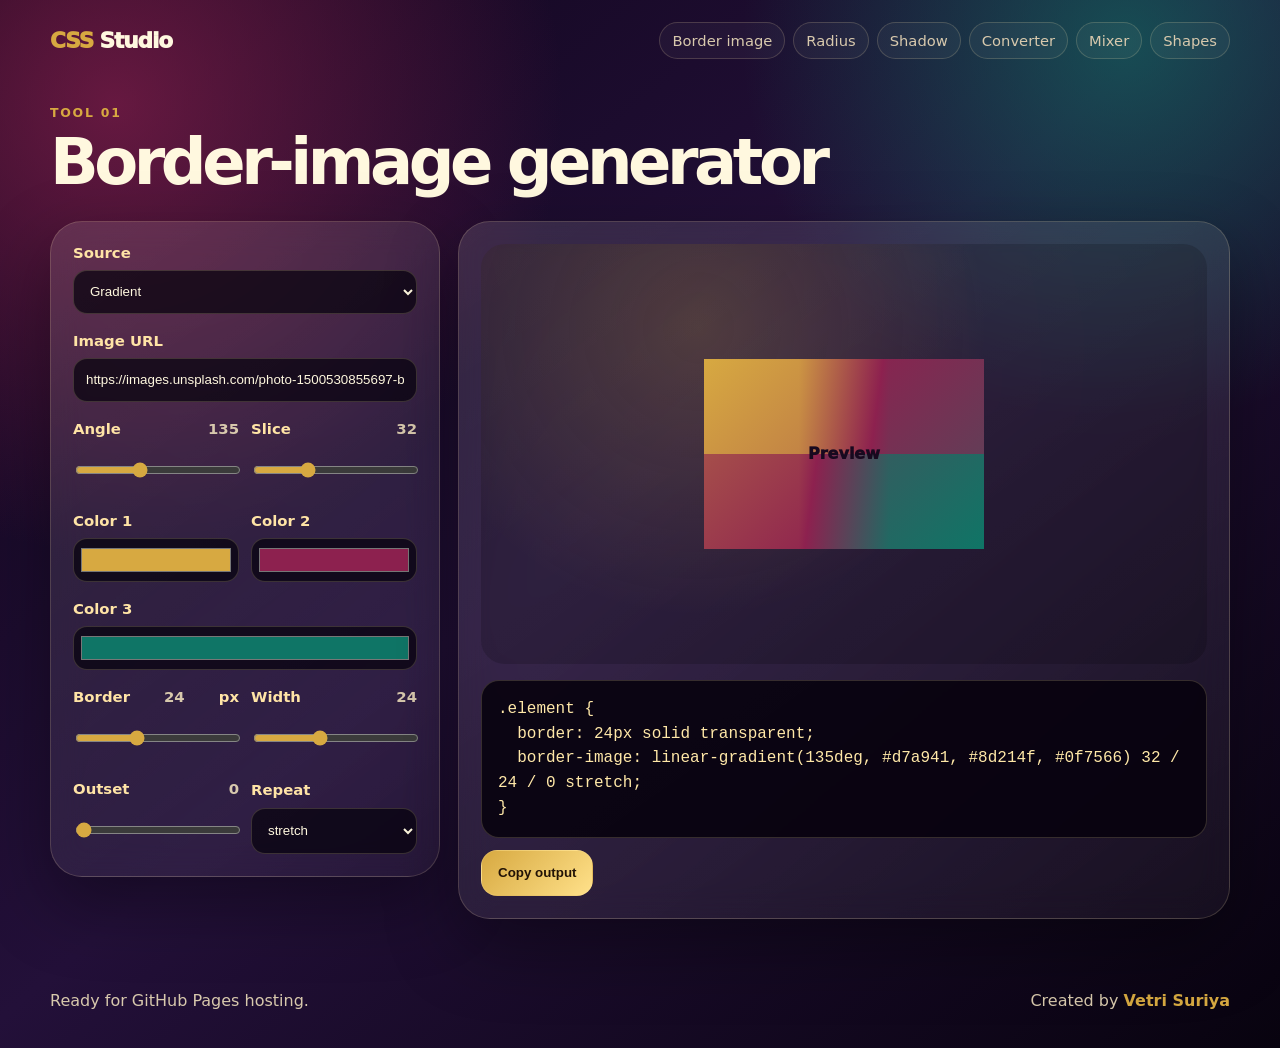
==== commit 5a526f03: "Add source file downloads" ====
--- a/border-image.html
+++ b/border-image.html
@@ -1 +1,21 @@
-<!doctype html><html lang="en"><head><meta charset="utf-8"><meta name="viewport" content="width=device-width,initial-scale=1"><title>Border-image generator — CSS Studio</title><link rel="stylesheet" href="styles.css"></head><body data-tool="border-image"><main class="shell"><nav class="topbar"><a class="brand" href="index.html"><span>CSS</span> Studio</a><div class="navlinks"><a href="border-radius.html">Radius</a><a href="box-shadow.html">Shadow</a><a href="color-mixer.html">Mixer</a></div></nav><section class="section-heading"><p class="eyebrow">Tool 01</p><h2>Border-image generator</h2></section><section class="workspace"><div class="work-card controls"><div class="control"><label>Source</label><select id="biSource"><option value="gradient">Royal gradient</option><option value="image">Image URL</option></select></div><div class="control"><label>Image URL</label><input id="imageUrl" value="https://images.unsplash.com/photo-1500530855697-b586d89ba3ee?w=900"></div><div class="inline"><div class="control"><label>Angle</label><input id="angle" type="range" min="0" max="360" value="135"></div><div class="control"><label>Slice</label><input id="slice" type="range" min="1" max="100" value="32"></div></div><div class="inline"><input id="c1" type="color" value="#d5a642"><input id="c2" type="color" value="#9e2456"></div><div class="control"><label>Third color</label><input id="c3" type="color" value="#0b7a63"></div><div class="inline"><div class="control"><label>Border px</label><input id="borderWidth" type="range" min="4" max="60" value="28"></div><div class="control"><label>Image width</label><input id="biWidth" type="range" min="1" max="60" value="28"></div></div><div class="inline"><div class="control"><label>Outset</label><input id="outset" type="range" min="0" max="30" value="0"></div><div class="control"><label>Repeat</label><select id="repeat"><option>stretch</option><option>round</option><option>repeat</option><option>space</option></select></div></div></div><div class="panel"><div class="preview-zone"><div id="target" class="target">Border image</div></div><pre id="code" class="code"></pre><button class="button primary copy">Copy CSS</button></div></section></main><script src="script.js"></script></body></html>
+<!doctype html>
+<html lang="en">
+<head>
+  <meta charset="utf-8" />
+  <meta name="viewport" content="width=device-width, initial-scale=1" />
+  <title>Border-image generator — CSS Studio</title>
+  <link rel="stylesheet" href="styles.css" />
+</head>
+<body data-tool="border-image">
+  <header class="shell"><nav class="topbar"><a class="brand" href="index.html"><span>CSS</span> Studio</a><div class="navlinks"><a href="border-image.html">Border image</a><a href="border-radius.html">Radius</a><a href="box-shadow.html">Shadow</a><a href="color-converter.html">Converter</a><a href="color-mixer.html">Mixer</a><a href="shape-generator.html">Shapes</a></div></nav></header>
+  <main class="shell">
+    <section class="page-head"><p class="kicker">Tool 01</p><h2>Border-image generator</h2></section>
+    <section class="workspace">
+      <aside class="controls-card"><div class="controls"><div class="control"><label for="biSource">Source</label><select id="biSource"><option value="gradient">Gradient</option><option value="image">Image URL</option></select></div><div class="control"><label for="imageUrl">Image URL</label><input id="imageUrl" value="https://images.unsplash.com/photo-1500530855697-b586d89ba3ee?w=900" /></div><div class="control-row"><div class="control"><label for="angle">Angle <span class="value" data-output="angle"></span></label><input id="angle" type="range" min="0" max="360" value="135" /></div><div class="control"><label for="slice">Slice <span class="value" data-output="slice"></span></label><input id="slice" type="range" min="1" max="100" value="32" /></div></div><div class="control-row"><div class="control"><label for="c1">Color 1</label><input id="c1" type="color" value="#d7a941" /></div><div class="control"><label for="c2">Color 2</label><input id="c2" type="color" value="#8d214f" /></div></div><div class="control"><label for="c3">Color 3</label><input id="c3" type="color" value="#0f7566" /></div><div class="control-row"><div class="control"><label for="borderWidth">Border <span class="value" data-output="borderWidth"></span>px</label><input id="borderWidth" type="range" min="4" max="60" value="24" /></div><div class="control"><label for="biWidth">Width <span class="value" data-output="biWidth"></span></label><input id="biWidth" type="range" min="1" max="60" value="24" /></div></div><div class="control-row"><div class="control"><label for="outset">Outset <span class="value" data-output="outset"></span></label><input id="outset" type="range" min="0" max="30" value="0" /></div><div class="control"><label for="repeat">Repeat</label><select id="repeat"><option>stretch</option><option>round</option><option>repeat</option><option>space</option></select></div></div></div></aside>
+      <section class="panel"><div class="preview-zone"><div id="target" class="target">Preview</div></div><pre id="code" class="code"></pre><button class="button primary copy" type="button">Copy output</button></section>
+    </section>
+  </main>
+  <footer class="shell footer"><span>Ready for GitHub Pages hosting.</span><span>Created by <a href="https://vetrisuriya.in/" target="_blank" rel="noreferrer">Vetri Suriya</a></span></footer>
+  <script src="script.js"></script>
+</body>
+</html>
--- a/styles.css
+++ b/styles.css
@@ -1 +1,185 @@
-:root{--ink:#f8f0d7;--muted:#cdbf9e;--night:#12071f;--plum:#26103f;--royal:#48237b;--ruby:#9e2456;--gold:#d5a642;--emerald:#0b7a63;--panel:rgba(255,255,255,.08);--line:rgba(255,255,255,.18);--shadow:0 30px 80px rgba(0,0,0,.38);font-family:Inter,ui-sans-serif,system-ui,-apple-system,Segoe UI,sans-serif}*{box-sizing:border-box}body{margin:0;color:var(--ink);background:radial-gradient(circle at 12% 8%,#6d245d 0 18rem,transparent 28rem),radial-gradient(circle at 88% 12%,#0d806c 0 15rem,transparent 27rem),linear-gradient(135deg,#10051b,#271040 45%,#12071f);min-height:100vh}a{color:inherit;text-decoration:none}.shell{width:min(1180px,calc(100% - 32px));margin:auto}.topbar{display:flex;align-items:center;justify-content:space-between;padding:24px 0}.brand{font-weight:900;letter-spacing:-.04em;font-size:1.35rem}.brand span{color:var(--gold)}.navlinks{display:flex;gap:10px;flex-wrap:wrap}.navlinks a{padding:10px 14px;border:1px solid var(--line);border-radius:999px;background:rgba(255,255,255,.05)}.hero-grid{display:grid;grid-template-columns:1.5fr .8fr;gap:18px;padding:28px 0 42px}.bento-xl,.bento-md,.tool-card,.work-card,.panel{border:1px solid var(--line);background:linear-gradient(145deg,rgba(255,255,255,.14),rgba(255,255,255,.045));box-shadow:var(--shadow);backdrop-filter:blur(18px);border-radius:34px}.hero-copy{padding:54px}.eyebrow{color:var(--gold);font-weight:800;text-transform:uppercase;letter-spacing:.14em;font-size:.78rem}.hero h1{font-size:clamp(2.6rem,7vw,6.6rem);line-height:.9;margin:12px 0;letter-spacing:-.08em}.lede{color:var(--muted);font-size:1.18rem;max-width:760px}.button{display:inline-flex;align-items:center;justify-content:center;border-radius:18px;padding:14px 18px;font-weight:800;border:1px solid var(--line);margin:8px 8px 0 0}.primary{background:linear-gradient(135deg,var(--gold),#ffdf7a);color:#231200}.ghost{background:rgba(255,255,255,.08)}.preview-card{min-height:420px;position:relative;overflow:hidden;display:grid;place-items:center}.orb{position:absolute;width:300px;height:300px;border-radius:50%;background:conic-gradient(from 90deg,var(--gold),var(--ruby),var(--emerald),var(--gold));filter:blur(8px);opacity:.8}.sample-tile{position:relative;width:210px;height:210px;display:grid;place-items:center;text-align:center;text-transform:uppercase;font-weight:950;font-size:2.5rem;line-height:.85;color:#1d0f24;background:#f5d77b;border-radius:34% 66% 48% 52%/58% 30% 70% 42%;box-shadow:18px 24px 0 rgba(72,35,123,.75)}.section-heading{margin:36px 0 16px}.section-heading h2{font-size:clamp(2rem,5vw,4rem);margin:0;letter-spacing:-.06em}.tool-grid{display:grid;grid-template-columns:repeat(4,1fr);grid-auto-rows:210px;gap:16px}.tool-card{padding:24px;display:flex;flex-direction:column;justify-content:space-between;transition:.2s transform,.2s border-color}.tool-card:hover{transform:translateY(-4px);border-color:rgba(213,166,66,.7)}.tool-card span{color:var(--gold);font-weight:900}.tool-card h3{font-size:1.55rem;margin:0;letter-spacing:-.04em}.tool-card p{color:var(--muted);margin:0}.wide{grid-column:span 2}.tall{grid-row:span 2}.workspace{display:grid;grid-template-columns:360px 1fr;gap:18px;padding:20px 0 42px}.work-card{padding:22px}.controls{display:grid;gap:14px}.control{display:grid;gap:7px}.control label{font-weight:800;color:#f7e8bd}.control input,.control select,.control textarea{width:100%;border:1px solid var(--line);border-radius:14px;background:rgba(0,0,0,.25);color:var(--ink);padding:11px}.control input[type=color]{height:46px;padding:4px}.inline{display:grid;grid-template-columns:1fr 1fr;gap:10px}.preview-zone{min-height:430px;display:grid;place-items:center;padding:32px}.target{width:260px;height:190px;background:linear-gradient(135deg,#f6d36b,#8e2557);display:grid;place-items:center;color:#17091e;font-weight:950;text-align:center}.code{font-family:ui-monospace,SFMono-Regular,Menlo,monospace;white-space:pre-wrap;word-break:break-word;background:#090310;border:1px solid var(--line);border-radius:18px;padding:16px;color:#ffe9a5}.copy{cursor:pointer}.swatches{display:grid;grid-template-columns:repeat(5,1fr);gap:8px}.swatch{height:58px;border-radius:16px;border:1px solid var(--line)}.footer{padding:42px 0;color:var(--muted)}@media(max-width:850px){.hero-grid,.workspace{grid-template-columns:1fr}.tool-grid{grid-template-columns:1fr;grid-auto-rows:auto}.wide,.tall{grid-column:auto;grid-row:auto}.navlinks{display:none}.hero-copy{padding:28px}}
+:root {
+  --ink: #fff8df;
+  --muted: #d8c9ad;
+  --bg: #10051b;
+  --panel: rgba(31, 16, 52, 0.78);
+  --panel-soft: rgba(255, 255, 255, 0.07);
+  --line: rgba(255, 232, 174, 0.18);
+  --purple: #48237b;
+  --wine: #8d214f;
+  --gold: #d7a941;
+  --emerald: #0f7566;
+  --shadow: 0 28px 70px rgba(0, 0, 0, 0.36);
+  font-family: Inter, ui-sans-serif, system-ui, -apple-system, BlinkMacSystemFont, "Segoe UI", sans-serif;
+}
+
+* { box-sizing: border-box; }
+body {
+  margin: 0;
+  min-height: 100vh;
+  color: var(--ink);
+  background:
+    radial-gradient(circle at 9% 10%, rgba(141, 33, 79, 0.68), transparent 28rem),
+    radial-gradient(circle at 88% 4%, rgba(15, 117, 102, 0.6), transparent 24rem),
+    linear-gradient(140deg, #10051b 0%, #231039 48%, #08030f 100%);
+}
+a { color: inherit; text-decoration: none; }
+.shell { width: min(1180px, calc(100% - 32px)); margin: auto; }
+
+.topbar {
+  display: flex;
+  align-items: center;
+  justify-content: space-between;
+  gap: 18px;
+  padding: 22px 0;
+}
+.brand { font-size: 1.35rem; font-weight: 950; letter-spacing: -0.05em; }
+.brand span { color: var(--gold); }
+.navlinks { display: flex; flex-wrap: wrap; gap: 8px; justify-content: flex-end; }
+.navlinks a {
+  border: 1px solid var(--line);
+  border-radius: 999px;
+  padding: 9px 12px;
+  color: var(--muted);
+  background: rgba(255, 255, 255, 0.04);
+  font-size: 0.92rem;
+}
+.navlinks a:hover, .navlinks a.active { color: var(--ink); border-color: rgba(215, 169, 65, 0.72); }
+
+.hero-grid, .workspace { display: grid; grid-template-columns: minmax(0, 1.25fr) minmax(300px, 0.75fr); gap: 18px; }
+.card, .tool-card, .panel, .controls-card {
+  border: 1px solid var(--line);
+  border-radius: 32px;
+  background: linear-gradient(145deg, rgba(255,255,255,0.12), rgba(255,255,255,0.045));
+  box-shadow: var(--shadow);
+  backdrop-filter: blur(16px);
+}
+.hero-copy { padding: clamp(28px, 6vw, 58px); }
+.kicker { margin: 0 0 12px; color: var(--gold); font-weight: 800; letter-spacing: 0.14em; text-transform: uppercase; font-size: 0.78rem; }
+h1, h2 { margin: 0; letter-spacing: -0.07em; line-height: 0.95; }
+h1 { font-size: clamp(2.6rem, 7vw, 6rem); }
+h2 { font-size: clamp(2rem, 5vw, 4rem); }
+.lede { color: var(--muted); font-size: 1.12rem; line-height: 1.7; max-width: 760px; }
+.button {
+  border: 1px solid var(--line);
+  border-radius: 16px;
+  display: inline-flex;
+  align-items: center;
+  justify-content: center;
+  min-height: 46px;
+  padding: 12px 16px;
+  font-weight: 850;
+  cursor: pointer;
+}
+.primary { background: linear-gradient(135deg, var(--gold), #ffe18a); color: #221306; }
+.ghost { background: rgba(255, 255, 255, 0.07); }
+.preview-art { min-height: 390px; display: grid; place-items: center; overflow: hidden; position: relative; }
+.preview-art::before { content: ""; position: absolute; width: 320px; height: 320px; border-radius: 44%; background: conic-gradient(var(--gold), var(--wine), var(--purple), var(--emerald), var(--gold)); filter: blur(8px); opacity: 0.86; }
+.sample-tile { position: relative; width: 210px; height: 210px; border-radius: 42px 90px 58px 104px; background: #f3d26c; color: #18091f; display: grid; place-items: center; text-align: center; font-weight: 950; font-size: 2rem; line-height: 0.95; box-shadow: 22px 24px 0 rgba(72, 35, 123, 0.8); }
+
+.section-heading { margin: 44px 0 18px; }
+.tool-grid { display: grid; grid-template-columns: repeat(3, minmax(0, 1fr)); gap: 16px; }
+.tool-card { min-height: 220px; padding: 24px; display: flex; flex-direction: column; justify-content: space-between; transition: transform 0.18s ease, border-color 0.18s ease; }
+.tool-card:hover { transform: translateY(-4px); border-color: rgba(215, 169, 65, 0.68); }
+.tool-card span { color: var(--gold); font-weight: 900; }
+.tool-card h3 { margin: 0; font-size: 1.55rem; letter-spacing: -0.04em; }
+.tool-card p { margin: 0; color: var(--muted); line-height: 1.55; }
+
+.page-head { padding: 24px 0 10px; }
+.workspace { grid-template-columns: 390px minmax(0, 1fr); align-items: start; padding: 18px 0 34px; }
+.controls-card, .panel { padding: 22px; }
+.controls { display: grid; gap: 18px; }
+.control { display: grid; gap: 8px; }
+.control-row { display: grid; grid-template-columns: repeat(2, minmax(0, 1fr)); gap: 12px; }
+label, .label { color: #ffe4a6; font-weight: 800; font-size: 0.93rem; display: flex; align-items: center; justify-content: space-between; gap: 10px; }
+.value { color: var(--muted); font-variant-numeric: tabular-nums; font-weight: 700; }
+input, select, textarea {
+  width: 100%;
+  min-height: 44px;
+  border: 1px solid var(--line);
+  border-radius: 14px;
+  background: rgba(8, 3, 15, 0.72);
+  color: var(--ink);
+  padding: 10px 12px;
+  outline: none;
+}
+select option { color: #12071f; }
+input[type="range"] { padding: 0; accent-color: var(--gold); }
+input[type="color"] { padding: 5px; }
+.check-label { justify-content: flex-start; color: var(--muted); }
+.check-label input { width: auto; min-height: auto; }
+.preview-zone {
+  min-height: 420px;
+  border-radius: 24px;
+  display: grid;
+  place-items: center;
+  padding: 44px;
+  background: radial-gradient(circle at 30% 20%, rgba(215, 169, 65, 0.2), transparent 18rem), rgba(0, 0, 0, 0.16);
+  overflow: hidden;
+}
+.target {
+  width: min(280px, 80%);
+  min-height: 190px;
+  display: grid;
+  place-items: center;
+  padding: 24px;
+  border-radius: 28px;
+  background: linear-gradient(135deg, #f0ca5d, #8d214f);
+  color: #18091f;
+  font-weight: 950;
+  text-align: center;
+}
+.code {
+  min-height: 120px;
+  margin: 16px 0 12px;
+  border: 1px solid var(--line);
+  border-radius: 18px;
+  padding: 16px;
+  white-space: pre-wrap;
+  word-break: break-word;
+  background: rgba(8, 3, 15, 0.9);
+  color: #ffe8a8;
+  font-family: ui-monospace, SFMono-Regular, Menlo, Consolas, monospace;
+  line-height: 1.55;
+}
+.swatches { display: grid; grid-template-columns: repeat(5, 1fr); gap: 9px; }
+.swatch { min-height: 62px; border: 1px solid var(--line); border-radius: 16px; }
+.footer { display: flex; flex-wrap: wrap; justify-content: space-between; gap: 10px; padding: 38px 0; color: var(--muted); }
+.footer a { color: var(--gold); font-weight: 800; }
+
+@media (max-width: 900px) {
+  .hero-grid, .workspace, .tool-grid { grid-template-columns: 1fr; }
+  .topbar { align-items: flex-start; flex-direction: column; }
+  .navlinks { justify-content: flex-start; }
+  .control-row { grid-template-columns: 1fr; }
+}
+
+.download-card {
+  display: grid;
+  grid-template-columns: minmax(0, 0.9fr) minmax(280px, 1.1fr);
+  gap: 22px;
+  margin-top: 18px;
+  padding: 24px;
+}
+.download-grid {
+  display: grid;
+  grid-template-columns: repeat(2, minmax(0, 1fr));
+  gap: 10px;
+}
+.download-grid a {
+  border: 1px solid var(--line);
+  border-radius: 14px;
+  padding: 12px 14px;
+  background: rgba(8, 3, 15, 0.48);
+  color: var(--ink);
+  font-weight: 800;
+  word-break: break-word;
+}
+.download-grid a:hover {
+  border-color: rgba(215, 169, 65, 0.72);
+  color: var(--gold);
+}
+
+@media (max-width: 900px) {
+  .download-card, .download-grid { grid-template-columns: 1fr; }
+}
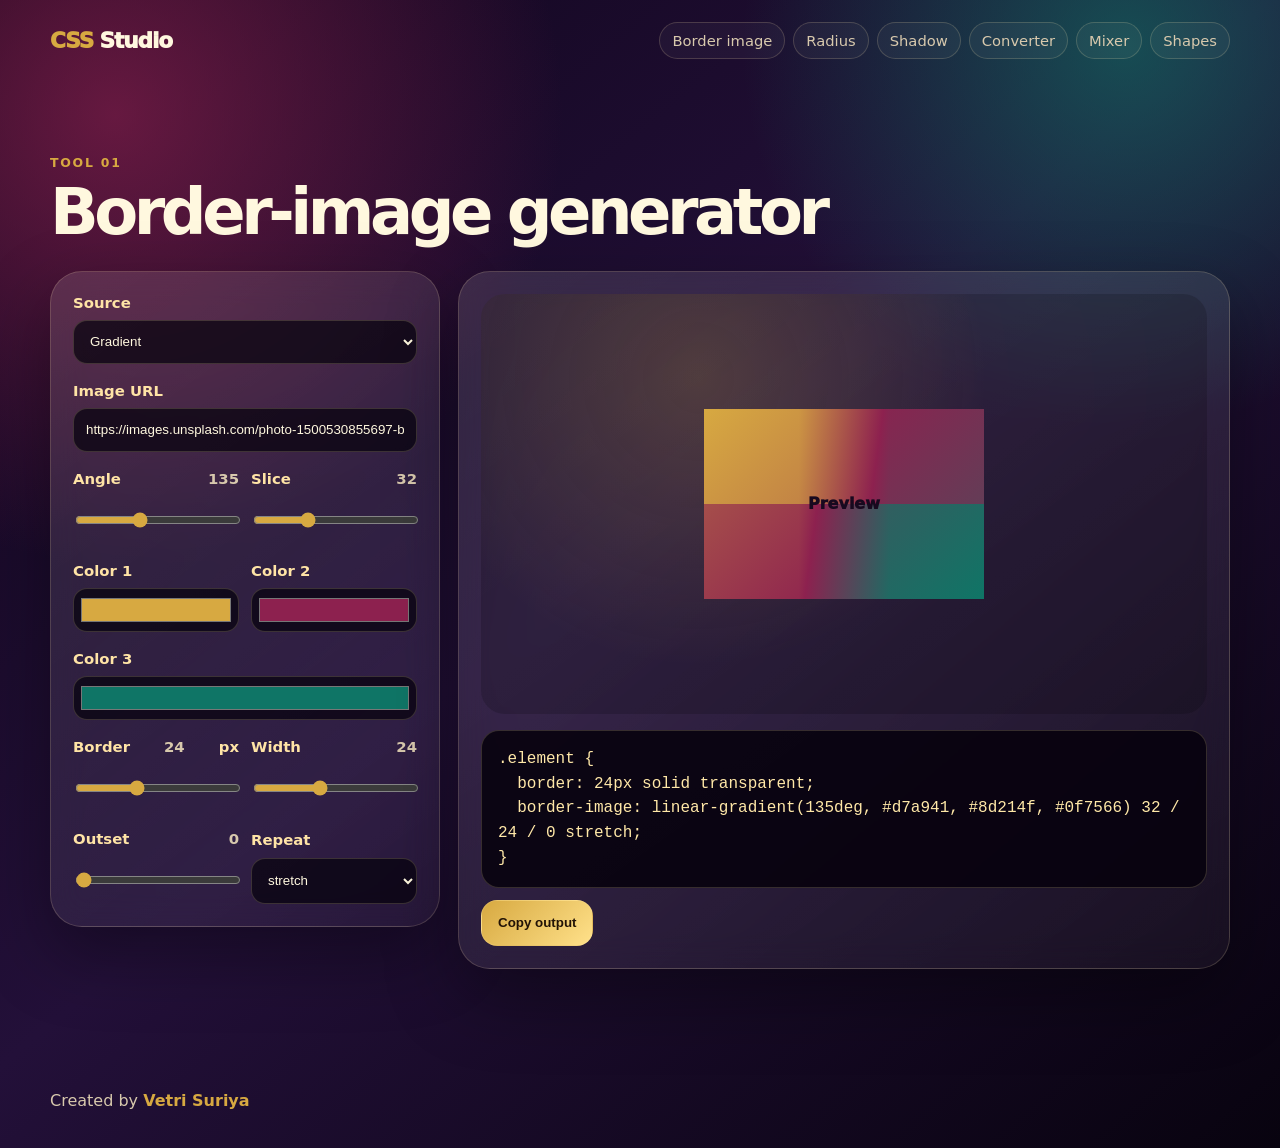
==== commit 23464e83: "Add files via upload" ====
--- a/border-image.html
+++ b/border-image.html
@@ -15,7 +15,7 @@
       <section class="panel"><div class="preview-zone"><div id="target" class="target">Preview</div></div><pre id="code" class="code"></pre><button class="button primary copy" type="button">Copy output</button></section>
     </section>
   </main>
-  <footer class="shell footer"><span>Ready for GitHub Pages hosting.</span><span>Created by <a href="https://vetrisuriya.in/" target="_blank" rel="noreferrer">Vetri Suriya</a></span></footer>
+  <footer class="shell footer"><span>Created by <a href="https://vetrisuriya.in/" target="_blank" rel="noreferrer">Vetri Suriya</a></span></footer>
   <script src="script.js"></script>
 </body>
 </html>
--- a/styles.css
+++ b/styles.css
@@ -25,6 +25,8 @@
 }
 a { color: inherit; text-decoration: none; }
 .shell { width: min(1180px, calc(100% - 32px)); margin: auto; }
+
+header.shell { margin-bottom: 50px; }
 
 .topbar {
   display: flex;
@@ -144,7 +146,7 @@
 }
 .swatches { display: grid; grid-template-columns: repeat(5, 1fr); gap: 9px; }
 .swatch { min-height: 62px; border: 1px solid var(--line); border-radius: 16px; }
-.footer { display: flex; flex-wrap: wrap; justify-content: space-between; gap: 10px; padding: 38px 0; color: var(--muted); }
+.footer { display: flex; flex-wrap: wrap; justify-content: space-between; gap: 10px; padding: 38px 0; color: var(--muted); margin-top: 50px;}
 .footer a { color: var(--gold); font-weight: 800; }
 
 @media (max-width: 900px) {
@@ -153,33 +155,3 @@
   .navlinks { justify-content: flex-start; }
   .control-row { grid-template-columns: 1fr; }
 }
-
-.download-card {
-  display: grid;
-  grid-template-columns: minmax(0, 0.9fr) minmax(280px, 1.1fr);
-  gap: 22px;
-  margin-top: 18px;
-  padding: 24px;
-}
-.download-grid {
-  display: grid;
-  grid-template-columns: repeat(2, minmax(0, 1fr));
-  gap: 10px;
-}
-.download-grid a {
-  border: 1px solid var(--line);
-  border-radius: 14px;
-  padding: 12px 14px;
-  background: rgba(8, 3, 15, 0.48);
-  color: var(--ink);
-  font-weight: 800;
-  word-break: break-word;
-}
-.download-grid a:hover {
-  border-color: rgba(215, 169, 65, 0.72);
-  color: var(--gold);
-}
-
-@media (max-width: 900px) {
-  .download-card, .download-grid { grid-template-columns: 1fr; }
-}
